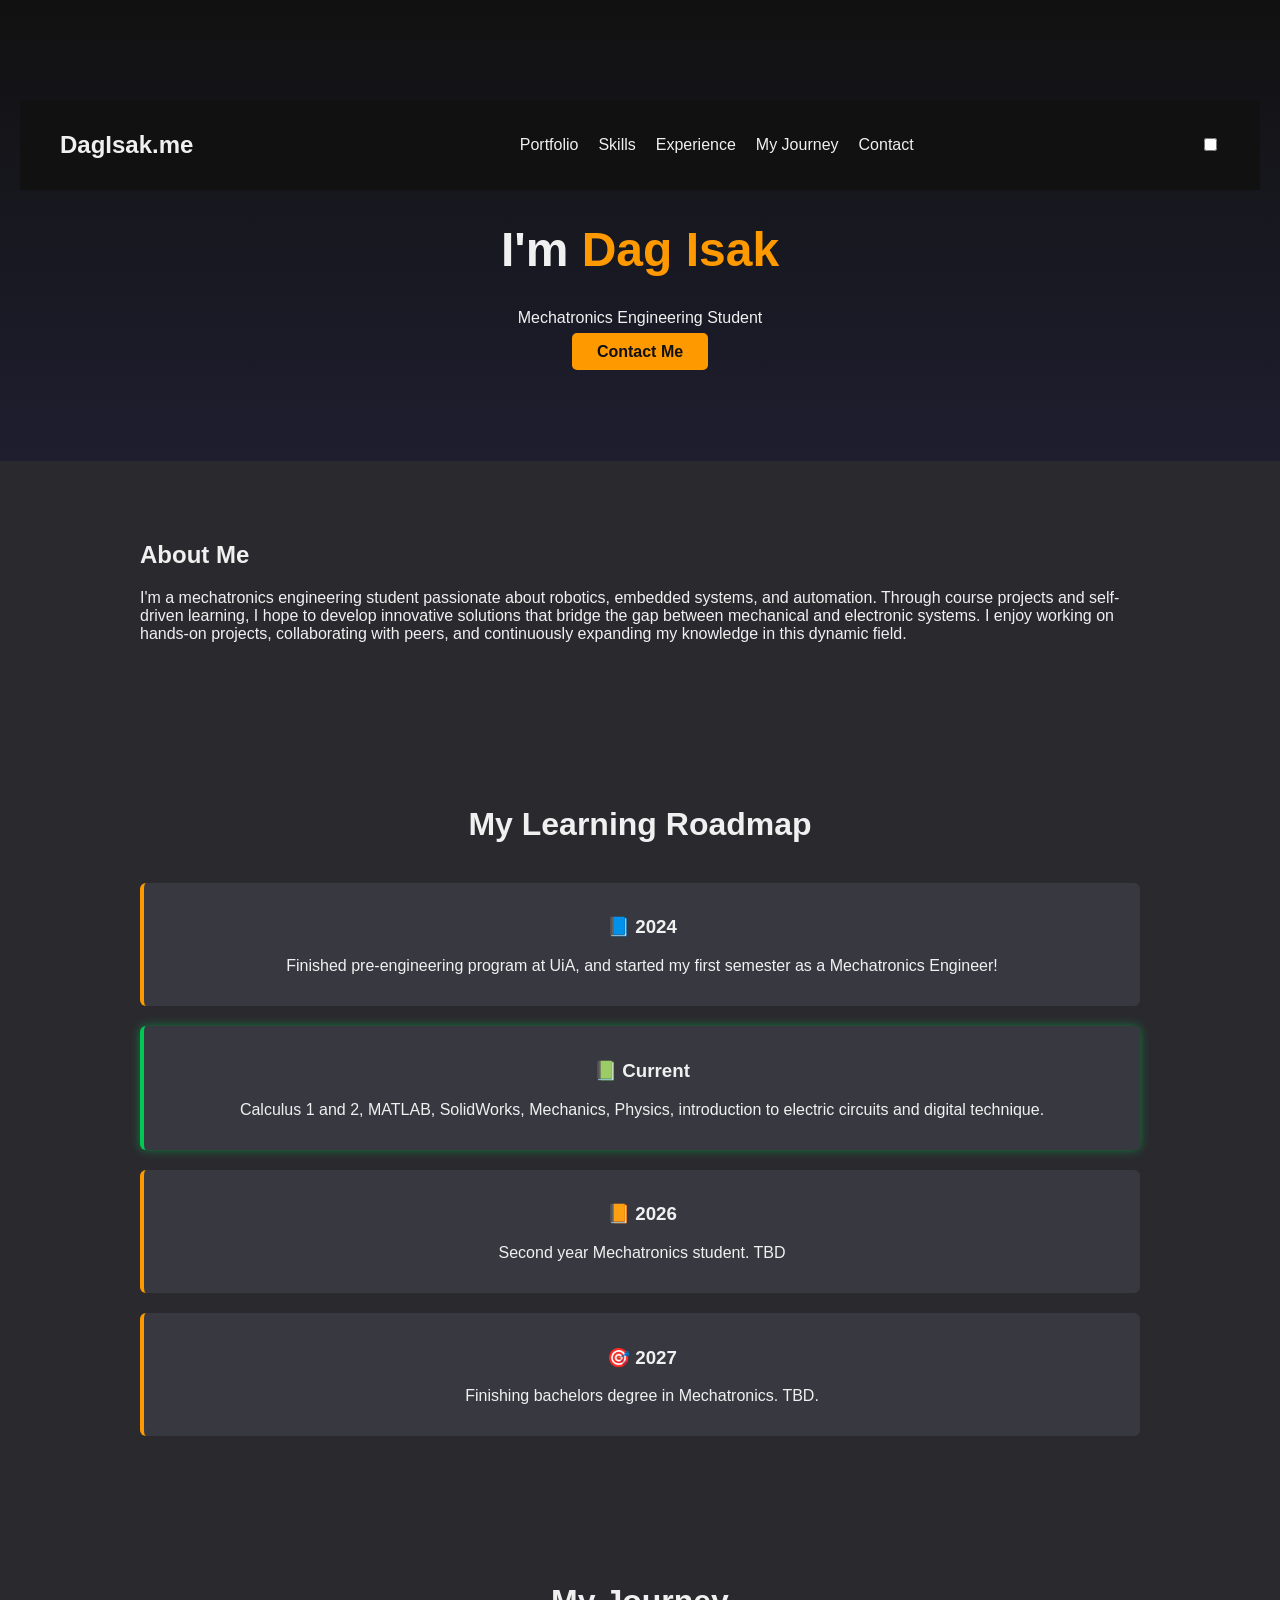
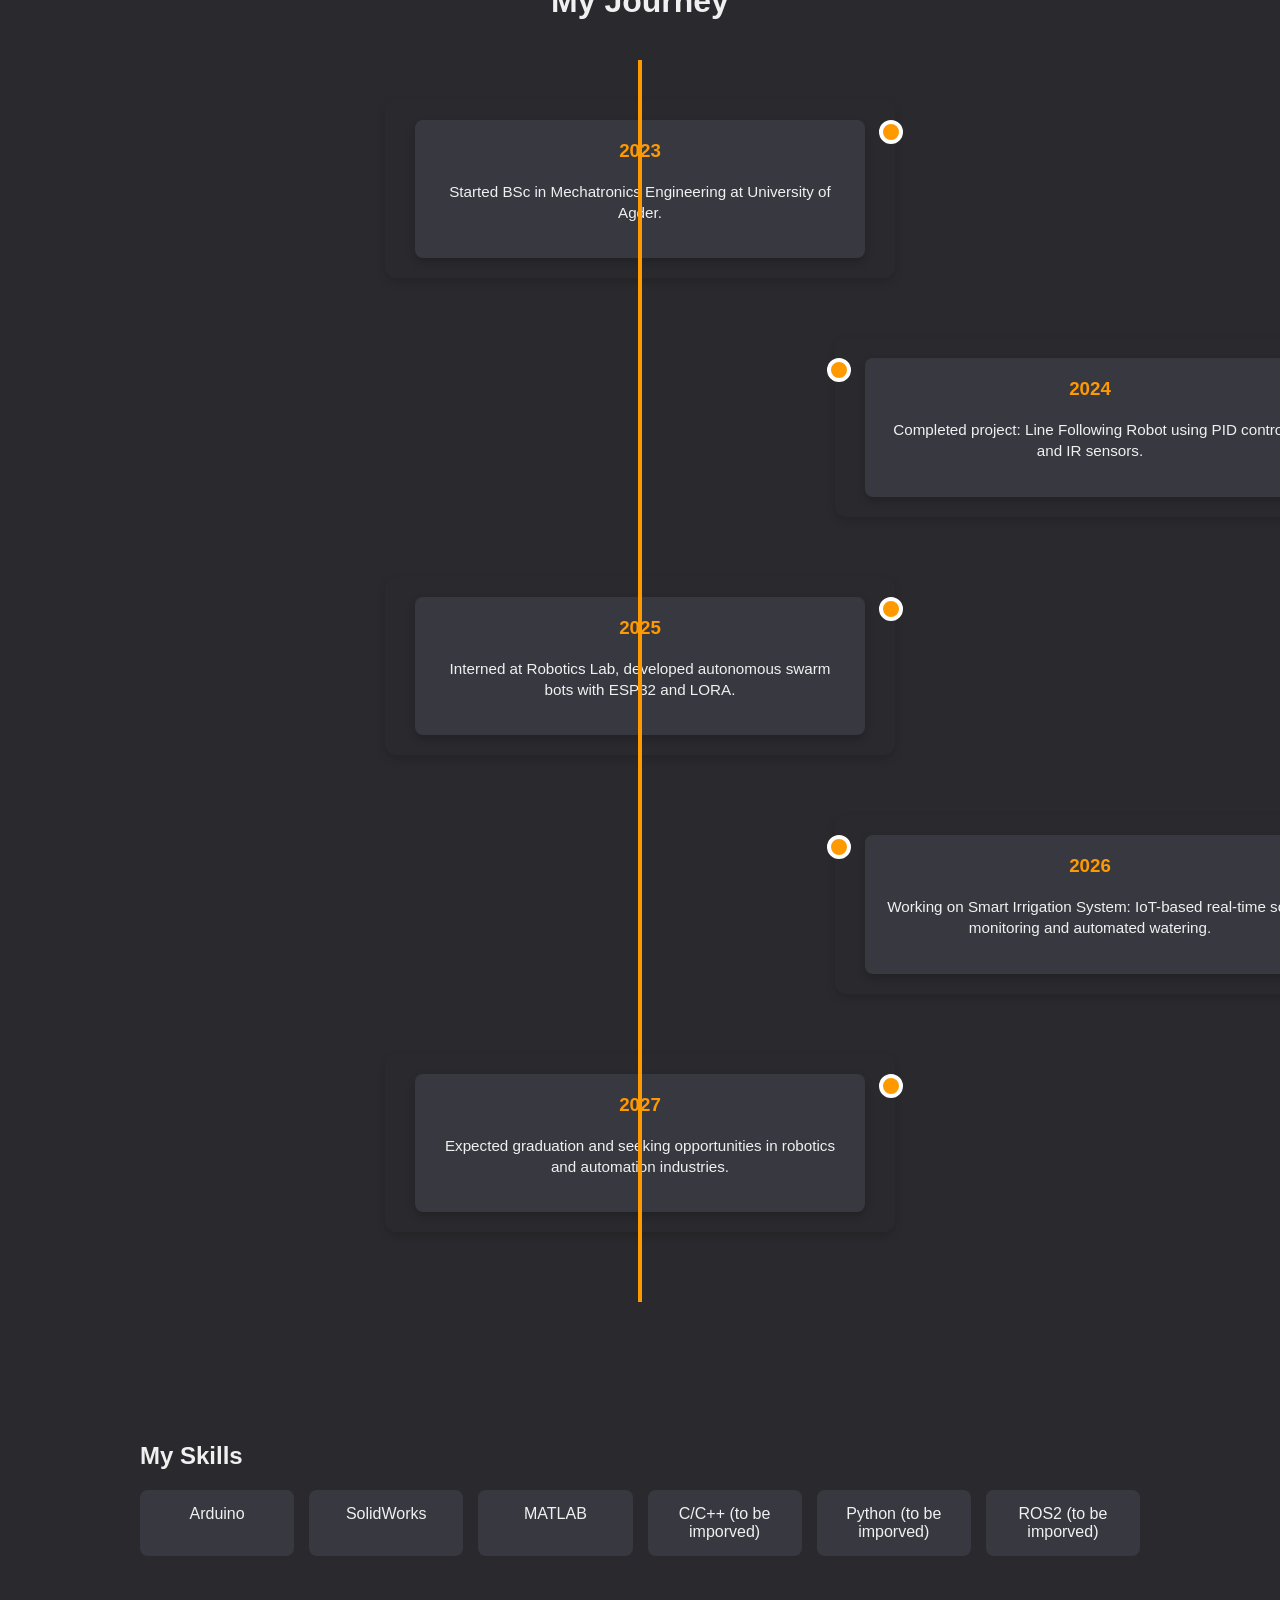
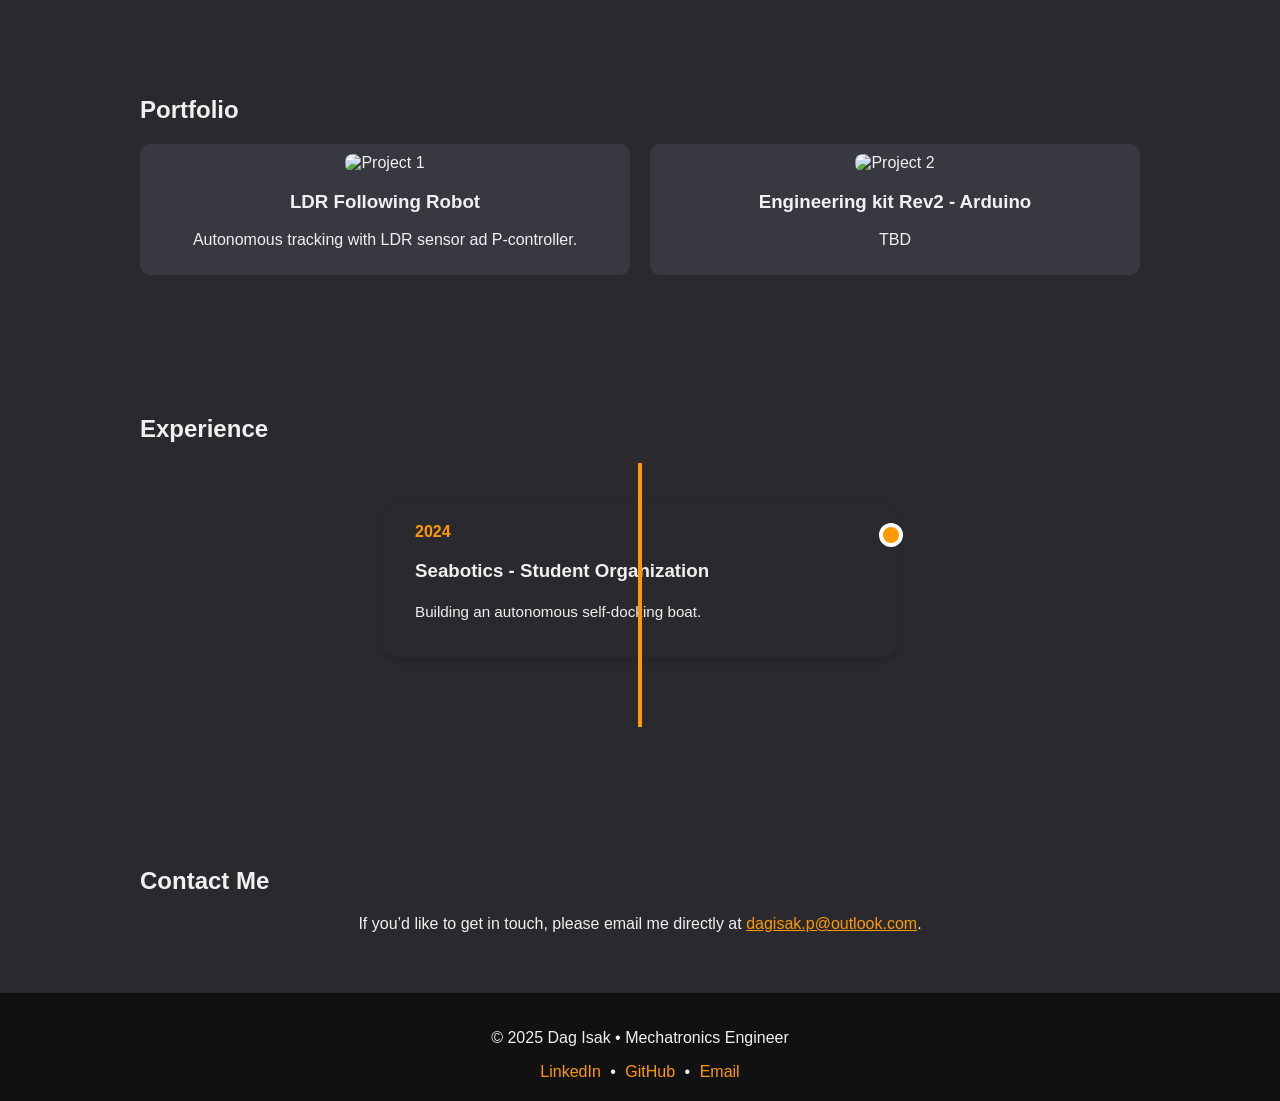
==== index.html @ f09a9a6e "first commit" ====
<!DOCTYPE html>
<html lang="en">
<head>
  <meta charset="UTF-8" />
  <meta name="viewport" content="width=device-width, initial-scale=1.0" />
  <title>Dag Isak - Mechatronics Engineer</title>
  <link rel="stylesheet" href="styles.css" />
</head>
<body>
  <header class="hero">
    <nav>
      <div class="logo">DagIsak.me</div>
      <ul class="nav-links">
        <li><a href="#portfolio">Portfolio</a></li>
        <li><a href="#skills">Skills</a></li>
        <li><a href="#experience">Experience</a></li>
        <li><a href="#roadmap">My Journey</a></li>
        <li><a href="#contact">Contact</a></li>
      </ul>
      <div class="theme-toggle">
        <label class="switch">
          <input type="checkbox" id="theme-switch">
          <span class="slider round"></span>
        </label>
      </div>
    </nav>
    <div class="hero-content">
      <h1>I'm <span>Dag Isak</span></h1>
      <p>Mechatronics Engineering Student</p>
      <a href="#contact" class="btn">Contact Me</a>
    </div>
  </header>

  <section id="about" class="about">
    <h2>About Me</h2>
    <p>
      I'm a mechatronics engineering student passionate about robotics, embedded systems, and automation. Through course projects and self-driven learning, I hope to develop innovative solutions that bridge the gap between mechanical and electronic systems. I enjoy working on hands-on projects, collaborating with peers, and continuously expanding my knowledge in this dynamic field.
    </p>
  </section>

  <section id="roadmap" class="roadmap">
    <h2>My Learning Roadmap</h2>
    <div class="roadmap-container">
      <div class="roadmap-item">
        <h3>📘 2024</h3>
        <p>Finished pre-engineering program at UiA, and started my first semester as a Mechatronics Engineer!</p>
      </div>
      <div class="roadmap-item current">
        <h3>📗 Current</h3>
        <p>Calculus 1 and 2, MATLAB, SolidWorks, Mechanics, Physics, introduction to electric circuits and digital technique.</p>
      </div>
      <div class="roadmap-item">
        <h3>📙 2026</h3>
        <p>Second year Mechatronics student. TBD</p>
      </div>
      <div class="roadmap-item">
        <h3>🎯 2027</h3>
        <p>Finishing bachelors degree in Mechatronics. TBD.</p>
      </div>
    </div>
  </section>

  <section id="roadmap" class="roadmap">
    <h2>My Journey</h2>
    <div class="timeline">
      <div class="timeline-item left">
        <div class="timeline-content">
          <h3>2023</h3>
          <p>Started BSc in Mechatronics Engineering at University of Agder.</p>
        </div>
      </div>
      <div class="timeline-item right">
        <div class="timeline-content">
          <h3>2024</h3>
          <p>Completed project: Line Following Robot using PID control and IR sensors.</p>
        </div>
      </div>
      <div class="timeline-item left">
        <div class="timeline-content">
          <h3>2025</h3>
          <p>Interned at Robotics Lab, developed autonomous swarm bots with ESP32 and LORA.</p>
        </div>
      </div>
      <div class="timeline-item right">
        <div class="timeline-content">
          <h3>2026</h3>
          <p>Working on Smart Irrigation System: IoT-based real-time soil monitoring and automated watering.</p>
        </div>
      </div>
      <div class="timeline-item left">
        <div class="timeline-content">
          <h3>2027</h3>
          <p>Expected graduation and seeking opportunities in robotics and automation industries.</p>
        </div>
      </div>
    </div>
  </section>
  

  <section id="skills" class="skills">
    <h2>My Skills</h2>
    <div class="skills-grid">
      <div>Arduino</div>
      <div>SolidWorks</div>
      <div>MATLAB</div>
      <div>C/C++  (to be imporved)</div>
      <div>Python  (to be imporved)</div>
      <div>ROS2  (to be imporved)</div>
    </div>
  </section>

  <section id="portfolio" class="portfolio">
    <h2>Portfolio</h2>
    <div class="portfolio-grid">
      <div class="project-card" onclick="openModal('project1')">
        <img src="https://via.placeholder.com/300x200" alt="Project 1" />
        <h3>LDR Following Robot</h3>
        <p>Autonomous tracking with LDR sensor ad P-controller.</p>
      </div>
      <div class="project-card" onclick="openModal('project2')">
        <img src="https://via.placeholder.com/300x200" alt="Project 2" />
        <h3>Engineering kit Rev2 - Arduino</h3>
        <p>TBD</p>
      </div>
    </div>
  </section>

  <div id="modal" class="modal">
    <div class="modal-content">
      <span class="close" onclick="closeModal()">&times;</span>
      <div id="modal-body"></div>
    </div>
  </div>

  <section id="experience" class="experience">
    <h2>Experience</h2>
    <div class="timeline">
      <div class="timeline-item">
        <span>2024</span>
        <h3>Seabotics - Student Organization</h3>
        <p>Building an autonomous self-docking boat.</p>
      </div>
    </div>
  </section>

  <section id="contact" class="contact">
    <h2>Contact Me</h2>
    <p style="text-align:center; max-width: 600px; margin: auto;">
      If you’d like to get in touch, please email me directly at 
      <a href="mailto:dagisak.p@outlook.com">dagisak.p@outlook.com</a>.
    </p>
  </section>

  <footer>
    <p>© 2025 Dag Isak • Mechatronics Engineer</p>
    <div class="socials">
      <a href="https://www.linkedin.com/in/dagisak/" target="_blank" rel="noopener noreferrer">LinkedIn</a> •
      <a href="https://github.com/notIsakS" target="_blank" rel="noopener noreferrer">GitHub</a> •
      <a href="mailto:dagisak.p@outlook.com">Email</a>
    </div>
  </footer>

  <script src="script.js"></script>
</body>
</html>
---- styles.css ----
:root {
    --bg-dark: #2a2a2e;
    --bg-light: #f2f2f2;
    --text-dark: #1e1e1e;
    --text-light: #f0f0f0;
    --accent: #ff9900;
    --box-dark: #383841;
    --box-light: #ffffff;
  }
  
  /* === MODE STYLES === */
  body.dark-mode {
    background: var(--bg-dark);
    color: var(--text-light);
  }
  
  body.light-mode {
    background: var(--bg-light);
    color: var(--text-dark);
  }
  
  body.light-mode nav,
  body.light-mode footer {
    background: #e0e0e0;
    color: var(--text-dark);
  }
  
  body.light-mode .nav-links a {
    color: var(--text-dark);
  }
  
  body.dark-mode .skills-grid div,
  body.dark-mode .project-card {
    background: var(--box-dark);
  }
  
  body.light-mode .skills-grid div,
  body.light-mode .project-card {
    background: var(--box-light);
  }
  
  /* === STRUCTURE === */
  body {
    margin: 0;
    font-family: 'Segoe UI', sans-serif;
    transition: background 0.3s, color 0.3s;
  }
  
  /* === NAVIGATION === */
  nav {
    display: flex;
    justify-content: space-between;
    align-items: center;
    padding: 20px 40px;
    background-color: #111;
  }
  
  .logo {
    font-size: 1.5rem;
    font-weight: bold;
  }
  
  .nav-links {
    list-style: none;
    display: flex;
    gap: 20px;
  }
  
  .nav-links a {
    color: var(--text-light);
    text-decoration: none;
    font-weight: 500;
  }
  
  /* === HERO === */
  .hero {
    text-align: center;
    padding: 100px 20px;
    background: linear-gradient(#111, #1e1e2f);
  }
  
  .hero-content h1 {
    font-size: 3rem;
  }
  
  .hero-content span {
    color: var(--accent);
  }
  
  /* === GENERAL ELEMENTS === */
  .btn, button {
    background: var(--accent);
    color: #111;
    font-weight: bold;
    padding: 10px 25px;
    border: none;
    border-radius: 5px;
    cursor: pointer;
    text-decoration: none;
  }
  
  section {
    padding: 60px 20px;
    max-width: 1000px;
    margin: auto;
  }
  
  .roadmap {
    padding: 60px 20px;
    max-width: 800px;
    margin: auto;
  }
  
  .roadmap-container {
    display: flex;
    flex-direction: column;
    gap: 20px;
    margin-top: 30px;
  }
  
  .roadmap-item {
    border-left: 4px solid var(--accent);
    padding-left: 20px;
    background: var(--box-dark);
    border-radius: 6px;
    padding: 15px 20px;
    color: var(--text-light);
  }
  
  body.light-mode .roadmap-item {
    background: var(--box-light);
    color: var(--text-dark);
  }
  
  .roadmap-item.current {
    border-color: #00c853;
    box-shadow: 0 0 10px rgba(0, 200, 83, 0.5);
  }
  

  /* === SKILLS === */
  .skills-grid {
    display: grid;
    grid-template-columns: repeat(auto-fit, minmax(120px, 1fr));
    gap: 15px;
    margin-top: 20px;
  }
  
  .skills-grid div {
    padding: 15px;
    text-align: center;
    border-radius: 8px;
  }
  
  /* === PORTFOLIO === */
  .portfolio-grid {
    display: grid;
    gap: 20px;
    grid-template-columns: repeat(auto-fit, minmax(250px, 1fr));
  }
  
  .project-card {
    padding: 10px;
    border-radius: 10px;
    text-align: center;
  }
  
  .project-card img {
    width: 100%;
    border-radius: 8px;
  }
  
  /* === TIMELINE / EXPERIENCE === */
  .timeline-item {
    margin-bottom: 30px;
  }
  
  .timeline-item span {
    color: var(--accent);
    font-weight: bold;
  }
  
/* === ROADMAP TIMELINE === */
.roadmap {
    padding: 60px 20px;
    text-align: center;
  }
  
  .timeline {
    display: flex;
    flex-wrap: wrap;
    justify-content: center;
    gap: 30px;
    margin-top: 40px;
  }
  
  .timeline-item {
    background: var(--box-dark);
    border-radius: 12px;
    padding: 20px;
    width: 200px;
    position: relative;
    box-shadow: 0 4px 8px rgba(0,0,0,0.15);
    transition: transform 0.3s ease;
  }
  
  .timeline-item:hover {
    transform: translateY(-5px);
  }
  
  .timeline-icon {
    font-size: 2rem;
    margin-bottom: 10px;
    color: var(--accent);
  }
  
  .timeline-item h4 {
    margin: 0 0 10px;
    color: var(--accent);
  }
  
  .timeline-item p {
    font-size: 0.95rem;
    line-height: 1.4;
  }
  
  .timeline-item.current {
    border: 2px solid #00c853;
    box-shadow: 0 0 15px rgba(0,200,83,0.5);
  }
  
  .timeline-item.future {
    opacity: 0.75;
    border-style: dashed;
  }
  
  body.light-mode .timeline-item {
    background: var(--box-light);
    color: var(--text-dark);
  }
  

  /* === MODAL === */
  .modal {
    display: none;
    position: fixed;
    z-index: 1000;
    padding-top: 60px;
    left: 0;
    top: 0;
    width: 100%;
    height: 100%;
    overflow: auto;
    background-color: rgba(0,0,0,0.8);
  }
  
  .modal-content {
    background-color: var(--box-dark);
    margin: auto;
    padding: 20px;
    border: 1px solid var(--accent);
    width: 80%;
    border-radius: 10px;
    color: var(--text-light);
  }
  
  body.light-mode .modal-content {
    background-color: var(--box-light);
    color: var(--text-dark);
  }
  
  .modal-content h3 {
    margin-top: 0;
  }
  
  .close {
    color: var(--accent);
    float: right;
    font-size: 28px;
    font-weight: bold;
    cursor: pointer;
  }
  
  /* === FORM === */
  form {
    display: flex;
    flex-direction: column;
    gap: 15px;
    max-width: 500px;
    margin: auto;
  }
  
  input, textarea {
    padding: 10px;
    border: none;
    border-radius: 4px;
  }
  
  /* === FOOTER === */
  footer {
    background: #111;
    text-align: center;
    padding: 20px;
  }
  
  .socials a {
    color: var(--accent);
    text-decoration: none;
    margin: 0 5px;
  }
  
  /* Roadmap Section */
.roadmap {
    padding: 60px 20px;
    max-width: 1000px;
    margin: auto;
  }
  
  .roadmap h2 {
    text-align: center;
    font-size: 2rem;
    margin-bottom: 40px;
  }
  
  .timeline {
    position: relative;
    margin: 0 auto;
    padding: 20px 0;
    width: 90%;
  }
  
  .timeline::after {
    content: '';
    position: absolute;
    width: 6px;
    background-color: var(--accent);
    top: 0;
    bottom: 0;
    left: 50%;
    margin-left: -3px;
  }
  
  .timeline-item {
    padding: 20px 30px;
    position: relative;
    background-color: inherit;
    width: 50%;
  }
  
  .timeline-item::after {
    content: '';
    position: absolute;
    width: 25px;
    height: 25px;
    right: -13px;
    background-color: var(--accent);
    border: 4px solid var(--box-light);
    top: 15px;
    border-radius: 50%;
    z-index: 1;
  }
  
  .timeline-item:nth-child(odd) {
    left: 0;
  }
  
  .timeline-item:nth-child(even) {
    left: 50%;
  }
  
  .timeline-content {
    padding: 20px 30px;
    background-color: var(--box-light);
    position: relative;
    border-radius: 6px;
  }
  
  body.dark-mode .timeline-content {
    background-color: var(--box-dark);
    color: var(--text-light);
  }
  
  body.light-mode .timeline-content {
    background-color: var(--box-light);
    color: var(--text-dark);
  }
  
  .timeline-content h3 {
    margin-top: 0;
    color: var(--accent);
  }
  
  @media screen and (max-width: 768px) {
    .timeline::after {
      left: 31px;
    }
  
    .timeline-item {
      width: 100%;
      padding-left: 70px;
      padding-right: 25px;
    }
  
    .timeline-item::after {
      left: 15px;
    }
  
    .timeline-item:nth-child(even) {
      left: 0%;
    }
  }
  
  /* === MISC === */
  a {
    color: var(--accent);
  }
  /* Roadmap Section */
.roadmap-section {
    padding: 60px 20px;
    max-width: 1000px;
    margin: auto;
  }
  
  .roadmap-section h2 {
    text-align: center;
    font-size: 2rem;
    margin-bottom: 40px;
  }
  
/* === TIMELINE CENTERED & ALTERNATING === */
.timeline {
    position: relative;
    max-width: 1000px;
    margin: auto;
    padding: 40px 0;
  }
  
  .timeline::after {
    content: '';
    position: absolute;
    width: 4px;
    background-color: var(--accent);
    top: 0;
    bottom: 0;
    left: 50%;
    margin-left: -2px;
  }
  
  .timeline-item {
    padding: 20px 30px;
    position: relative;
    width: 50%;
  }
  
  .timeline-item .timeline-content {
    padding: 20px;
    background-color: var(--box-dark);
    position: relative;
    border-radius: 8px;
    box-shadow: 0 4px 8px rgba(0,0,0,0.2);
  }
  
  body.light-mode .timeline-content {
    background-color: var(--box-light);
    color: var(--text-dark);
  }
  
  body.dark-mode .timeline-content {
    background-color: var(--box-dark);
    color: var(--text-light);
  }
  
  .timeline-item::after {
    content: '';
    position: absolute;
    width: 16px;
    height: 16px;
    right: -8px;
    background-color: var(--accent);
    top: 20px;
    border-radius: 50%;
    z-index: 1;
  }
  
  .timeline-item.left {
    left: 0;
  }
  
  .timeline-item.right {
    left: 50%;
  }
  
  .timeline-item.right::after {
    left: -8px;
  }
  
  .timeline-content h3 {
    margin-top: 0;
    color: var(--accent);
    text-align: center;
  }
  
  @media screen and (max-width: 768px) {
    .timeline::after {
      left: 30px;
    }
  
    .timeline-item {
      width: 100%;
      padding-left: 70px;
      padding-right: 25px;
    }
  
    .timeline-item.right,
    .timeline-item.left {
      left: 0;
    }
  
    .timeline-item.right::after,
    .timeline-item.left::after {
      left: 15px;
    }
  }
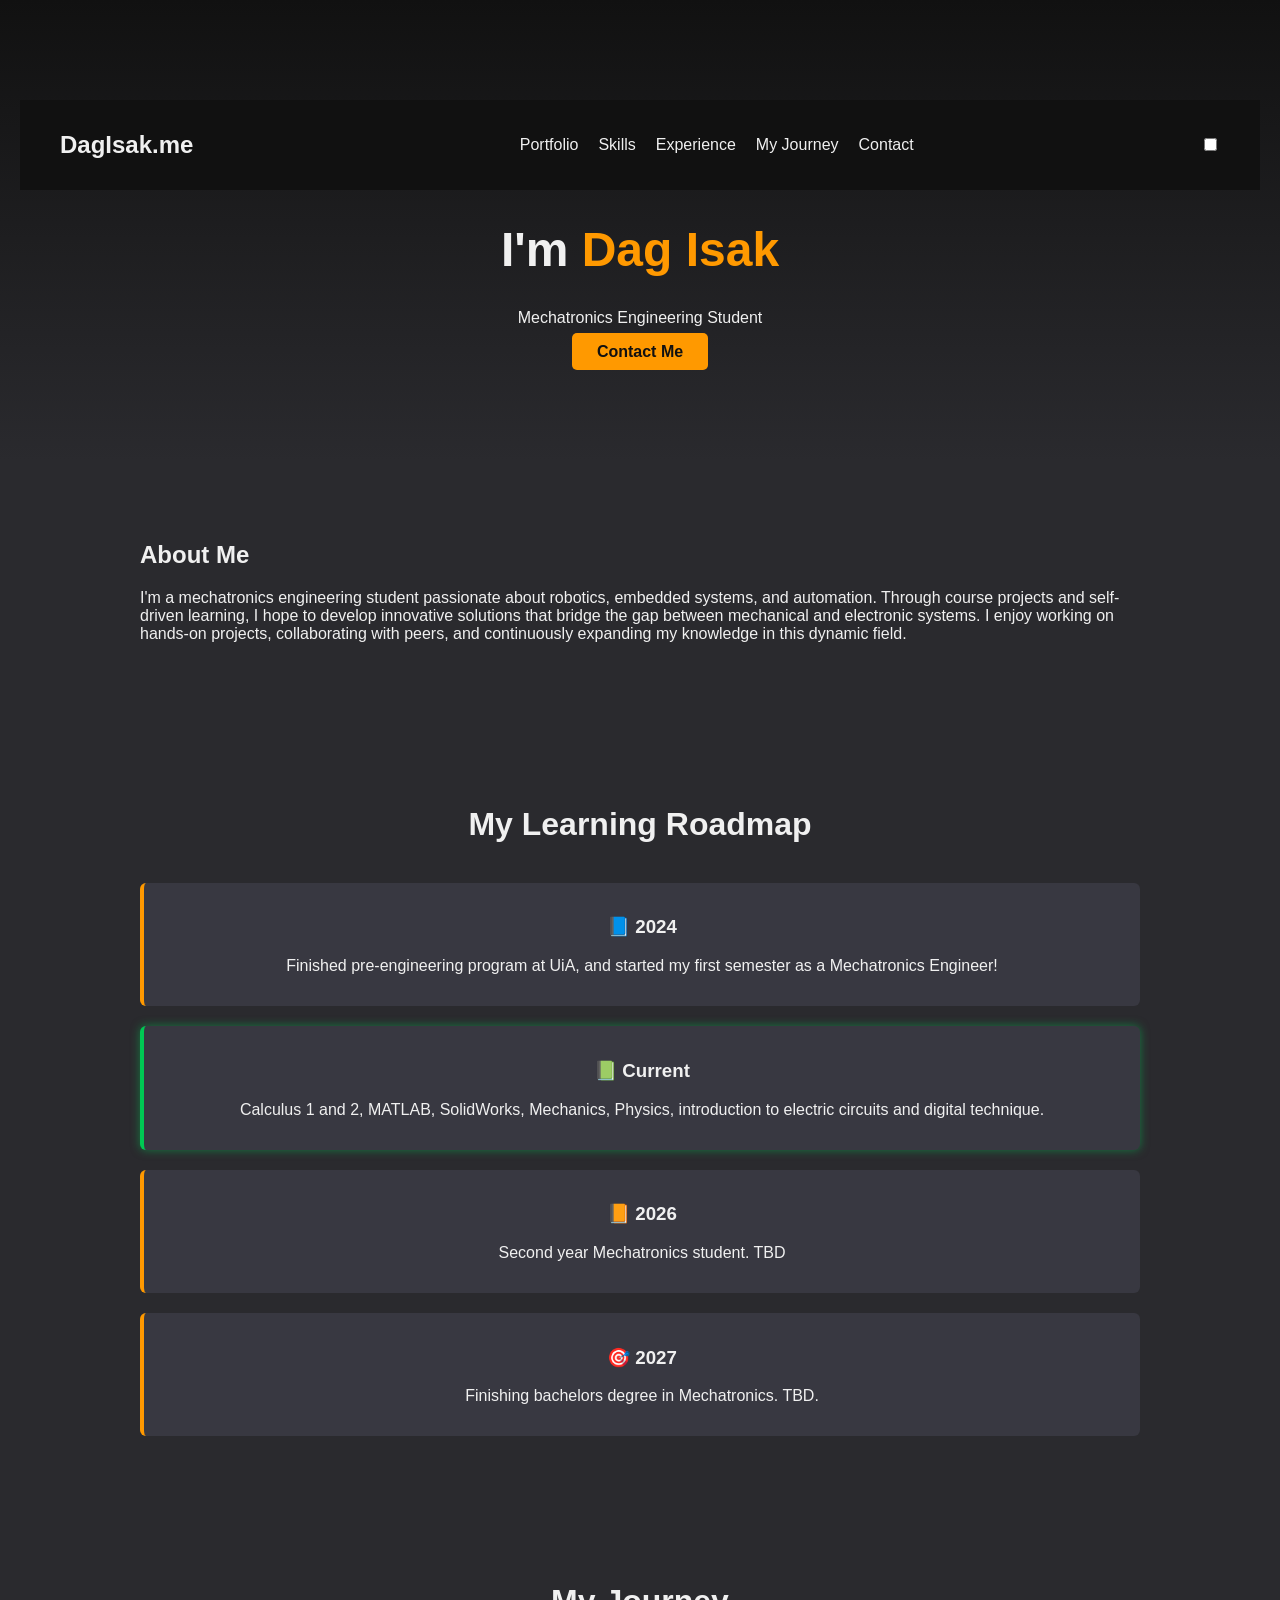
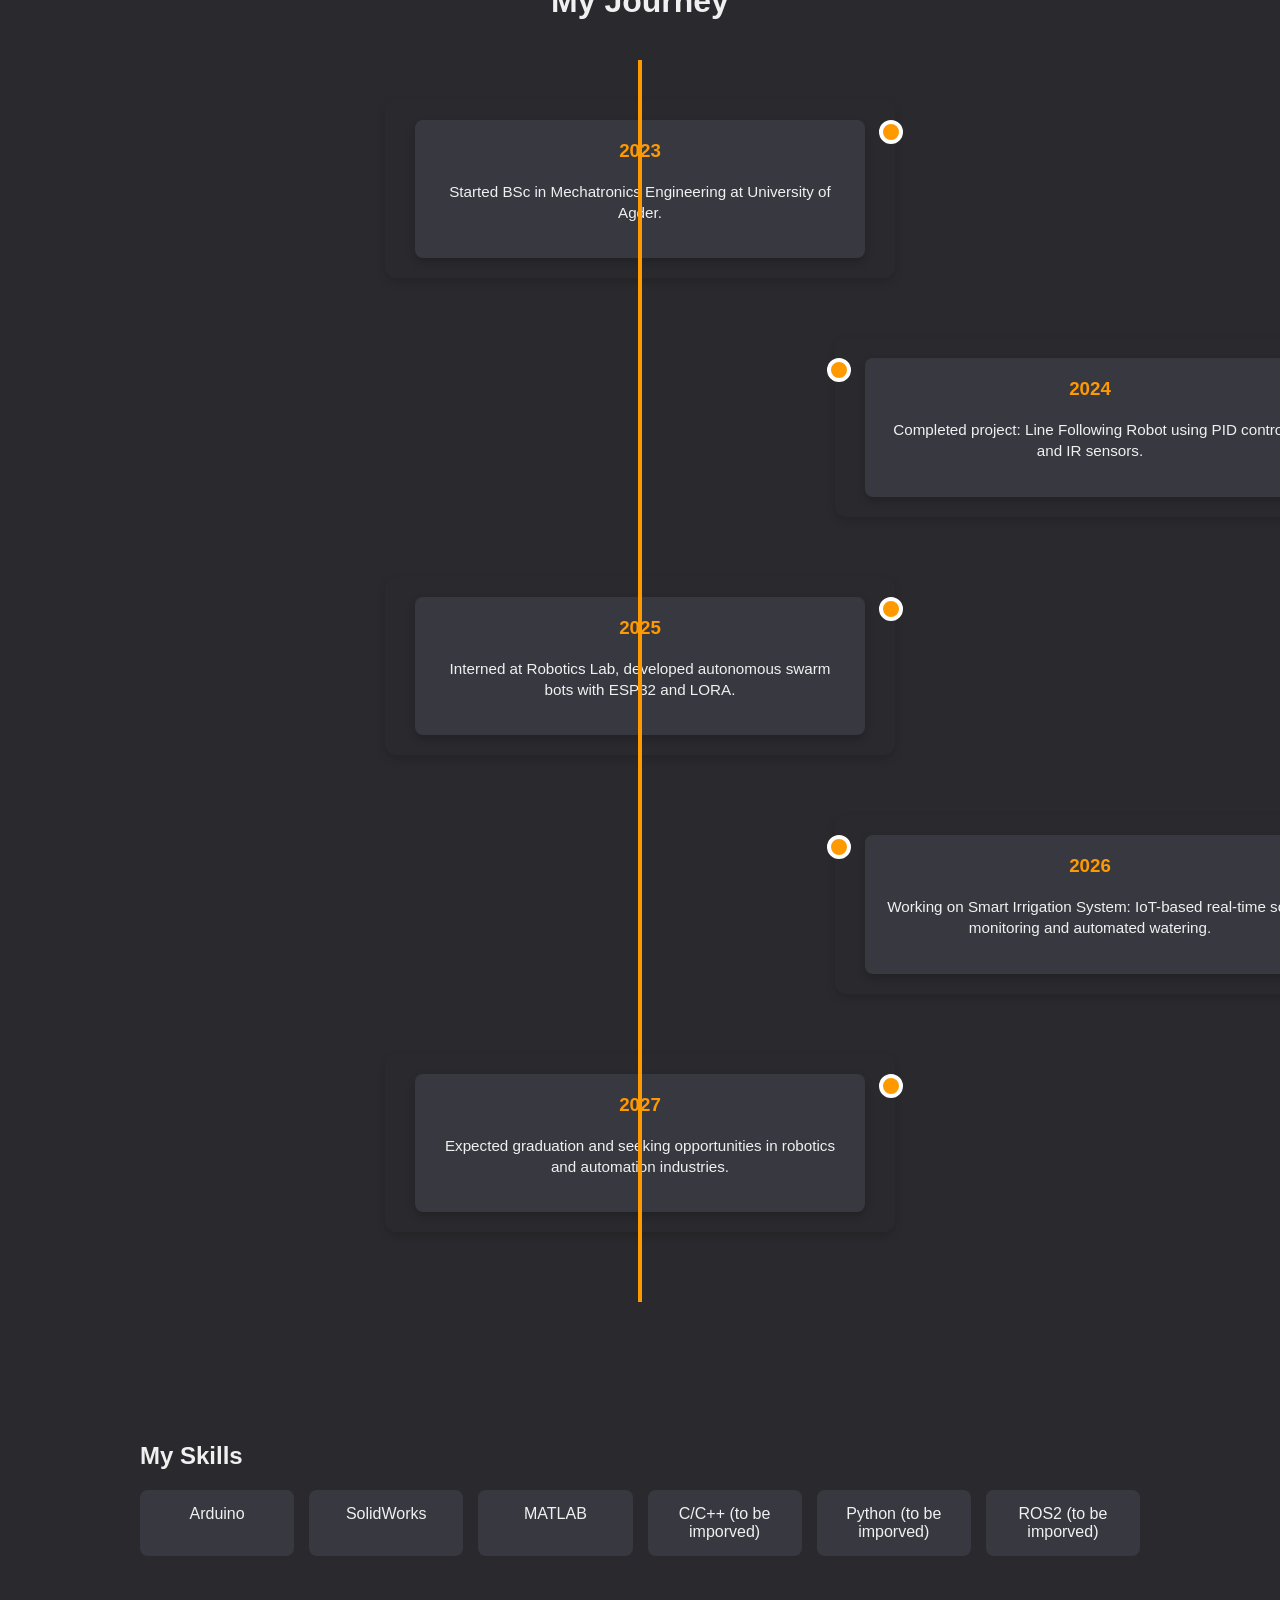
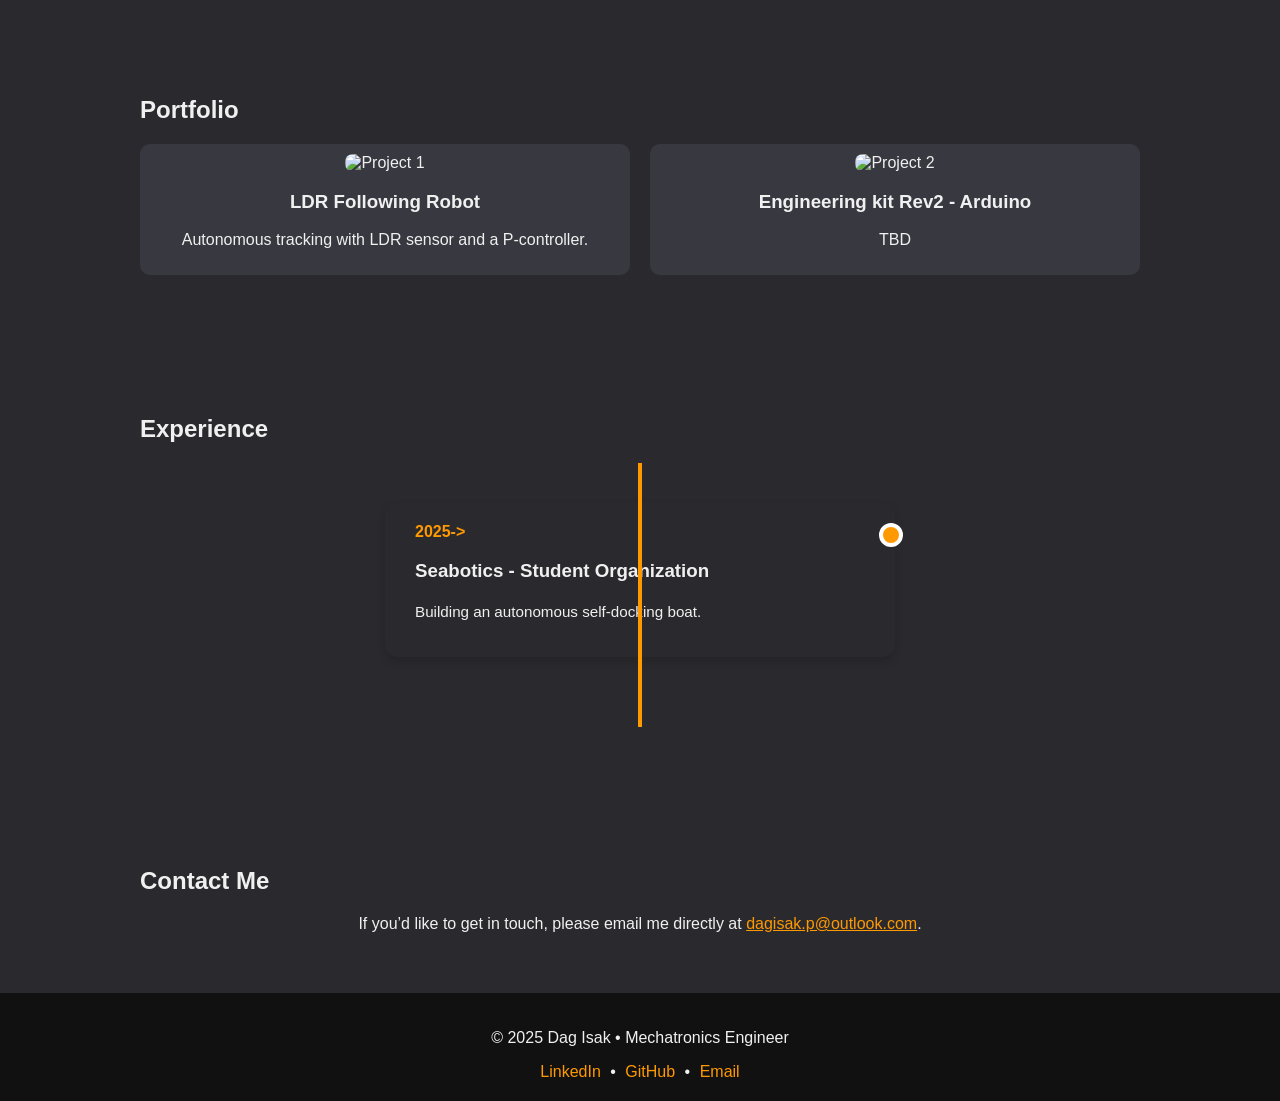
==== commit 29e9ecb2: "index.html improvements and styles.css imporvements" ====
--- a/index.html
+++ b/index.html
@@ -34,7 +34,10 @@
   <section id="about" class="about">
     <h2>About Me</h2>
     <p>
-      I'm a mechatronics engineering student passionate about robotics, embedded systems, and automation. Through course projects and self-driven learning, I hope to develop innovative solutions that bridge the gap between mechanical and electronic systems. I enjoy working on hands-on projects, collaborating with peers, and continuously expanding my knowledge in this dynamic field.
+      I'm a mechatronics engineering student passionate about robotics, embedded systems, and automation. 
+      Through course projects and self-driven learning, 
+      I hope to develop innovative solutions that bridge the gap between mechanical and electronic systems. 
+      I enjoy working on hands-on projects, collaborating with peers, and continuously expanding my knowledge in this dynamic field.
     </p>
   </section>
 
@@ -115,7 +118,7 @@
       <div class="project-card" onclick="openModal('project1')">
         <img src="https://via.placeholder.com/300x200" alt="Project 1" />
         <h3>LDR Following Robot</h3>
-        <p>Autonomous tracking with LDR sensor ad P-controller.</p>
+        <p>Autonomous tracking with LDR sensor and a P-controller.</p>
       </div>
       <div class="project-card" onclick="openModal('project2')">
         <img src="https://via.placeholder.com/300x200" alt="Project 2" />
@@ -136,7 +139,7 @@
     <h2>Experience</h2>
     <div class="timeline">
       <div class="timeline-item">
-        <span>2024</span>
+        <span>2025-></span>
         <h3>Seabotics - Student Organization</h3>
         <p>Building an autonomous self-docking boat.</p>
       </div>
--- a/styles.css
+++ b/styles.css
@@ -76,7 +76,7 @@
   .hero {
     text-align: center;
     padding: 100px 20px;
-    background: linear-gradient(#111, #1e1e2f);
+    background: linear-gradient(#111, #2a2a2e);
   }
   
   .hero-content h1 {
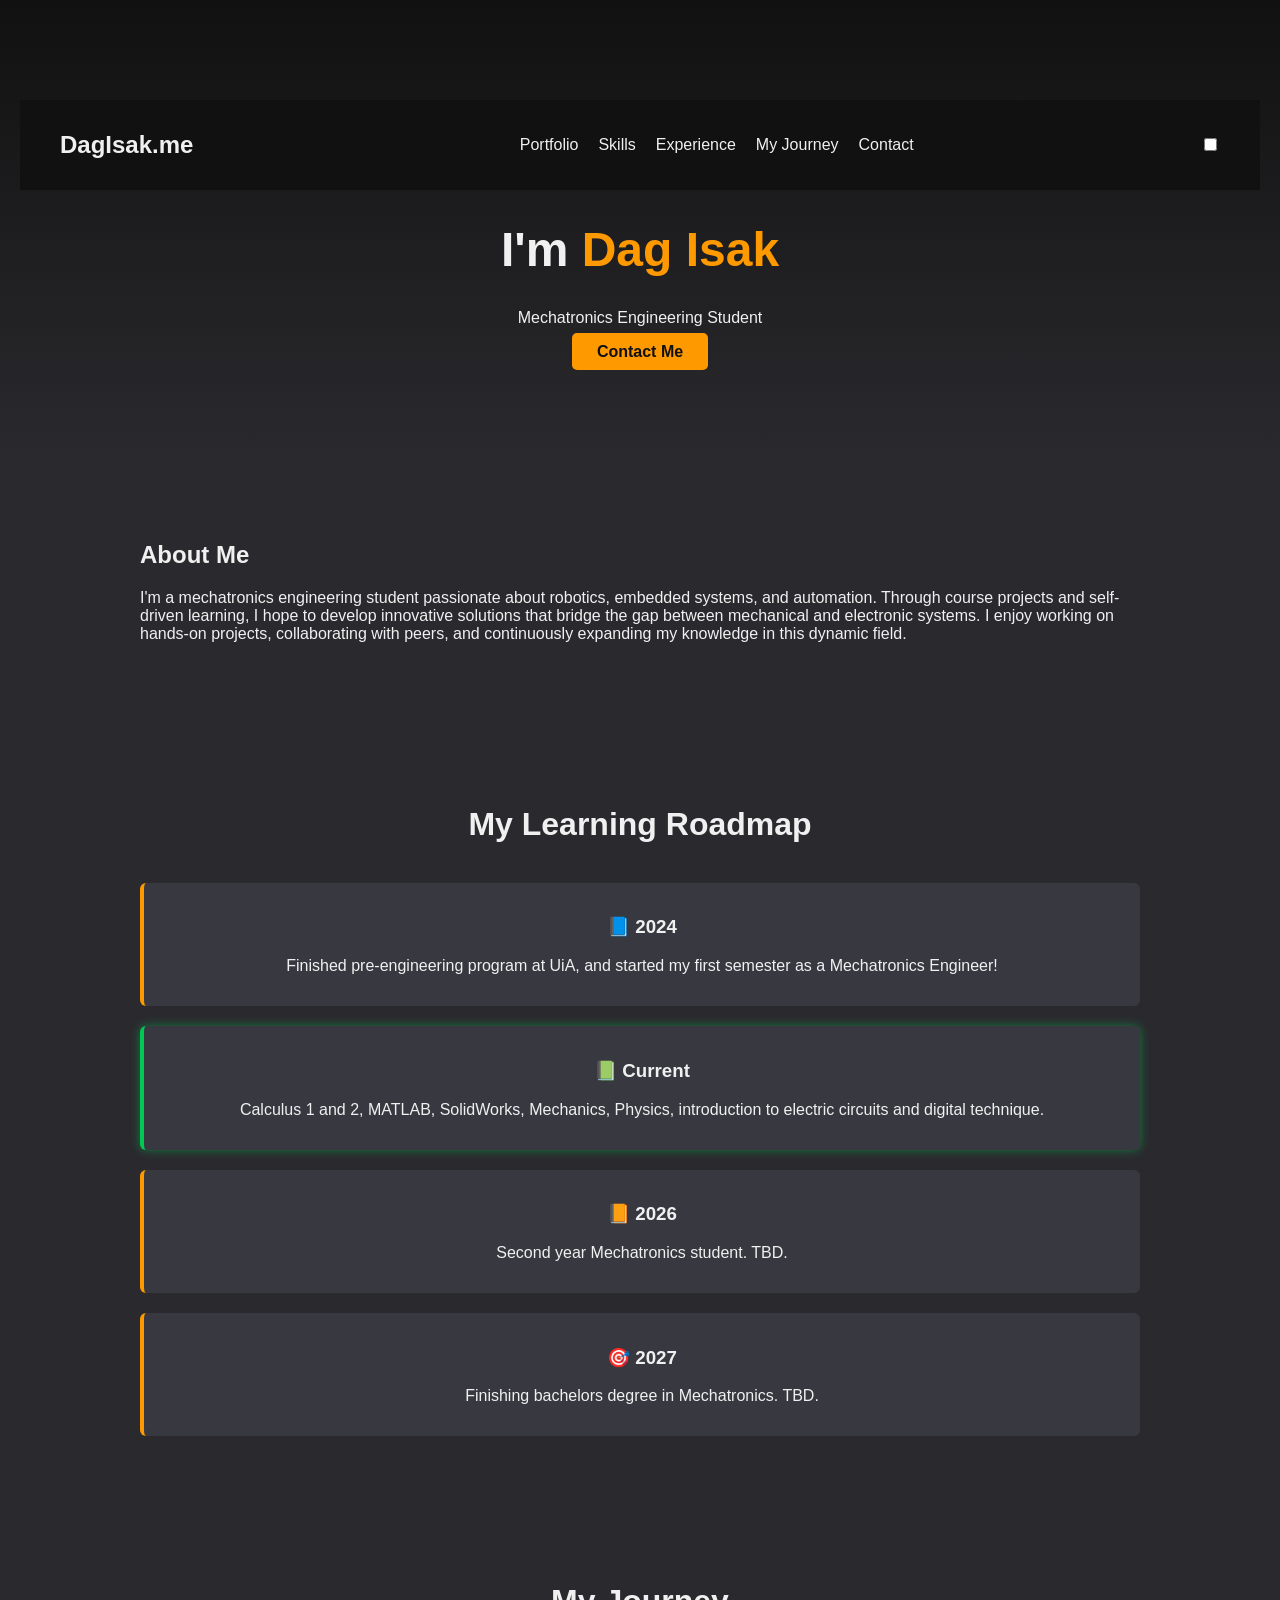
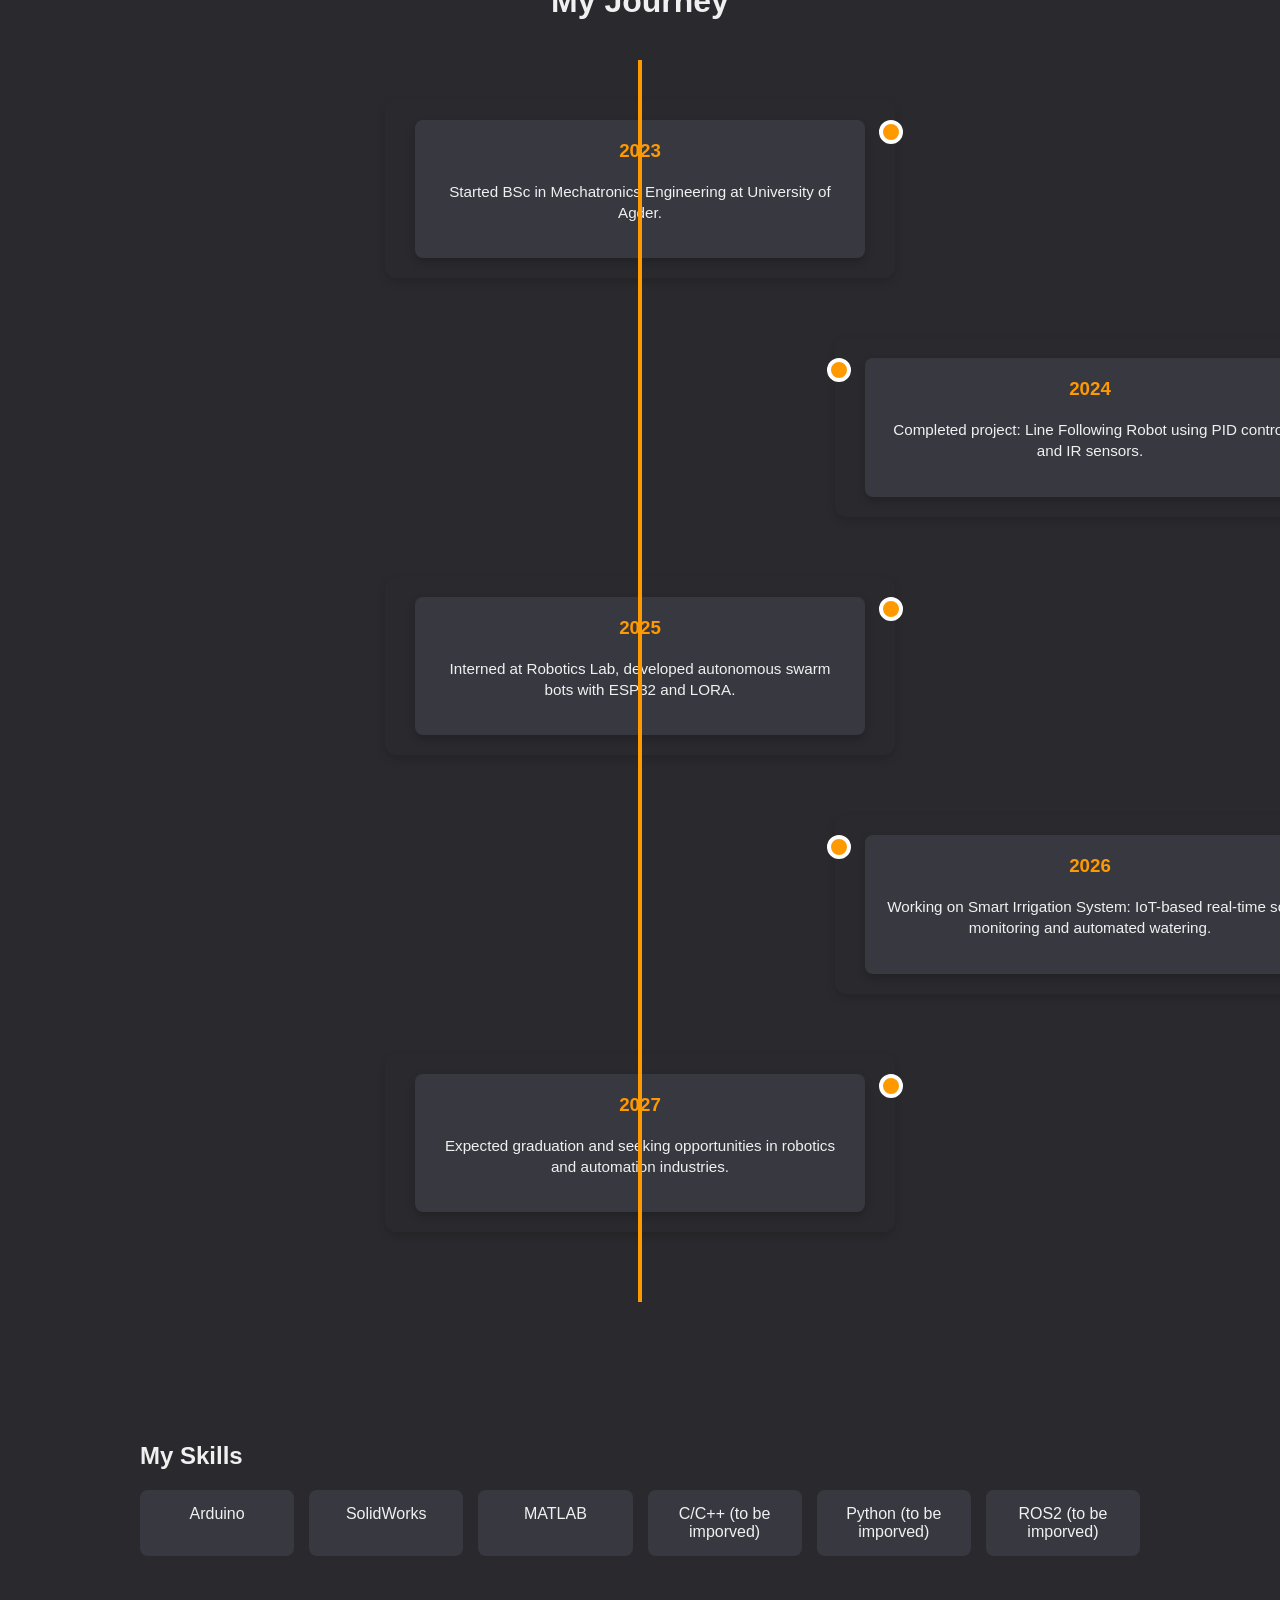
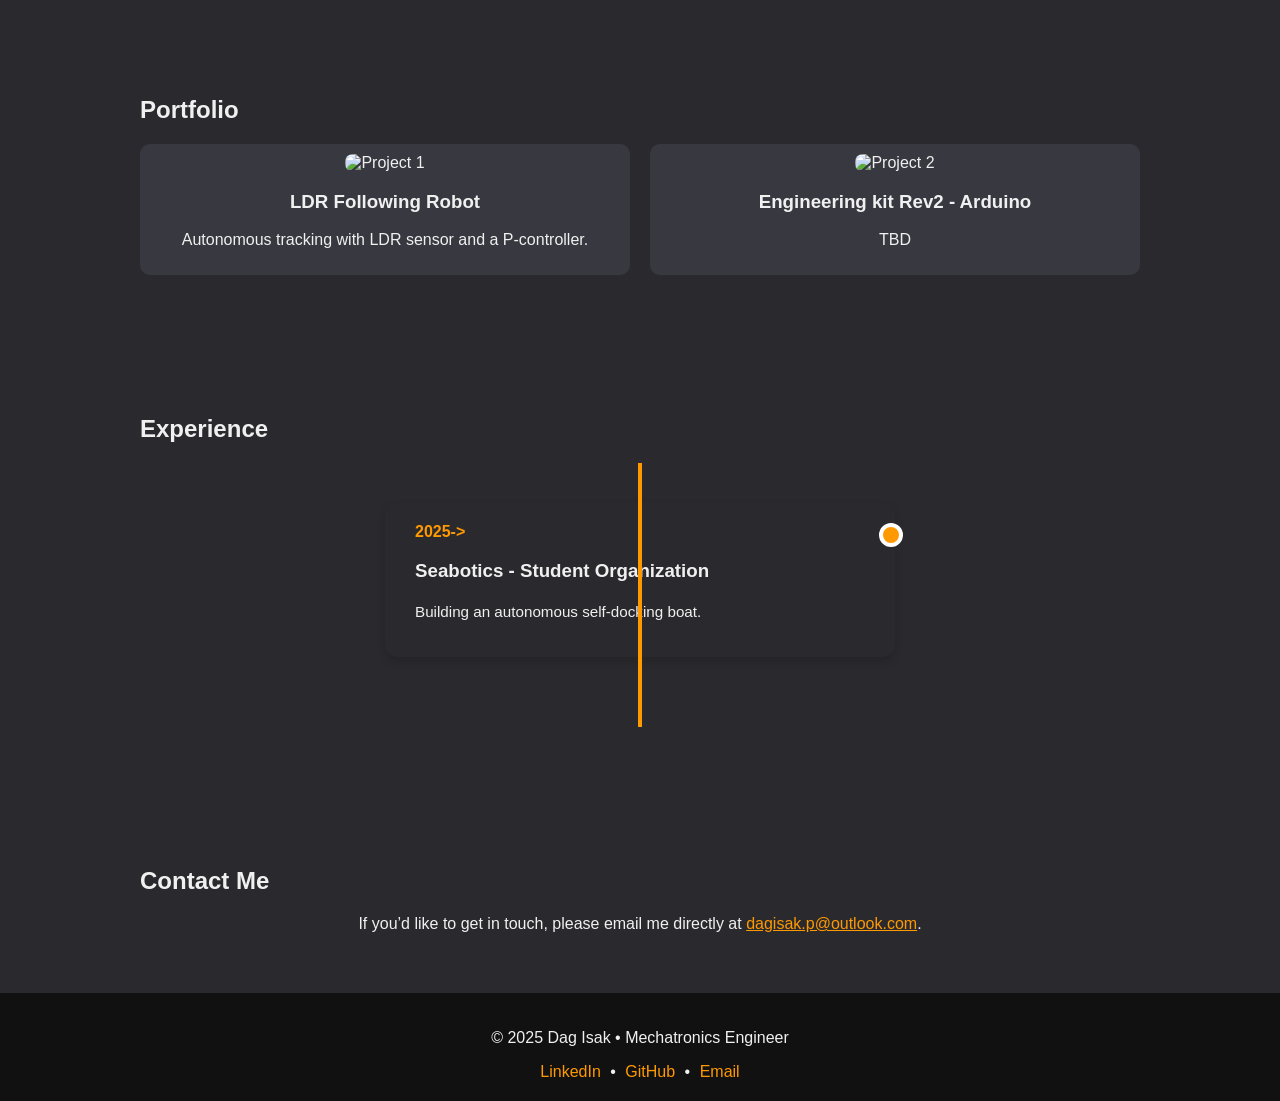
==== commit 06bf37bc: "fixed dot behind TBD" ====
--- a/index.html
+++ b/index.html
@@ -54,7 +54,7 @@
       </div>
       <div class="roadmap-item">
         <h3>📙 2026</h3>
-        <p>Second year Mechatronics student. TBD</p>
+        <p>Second year Mechatronics student. TBD.</p>
       </div>
       <div class="roadmap-item">
         <h3>🎯 2027</h3>
